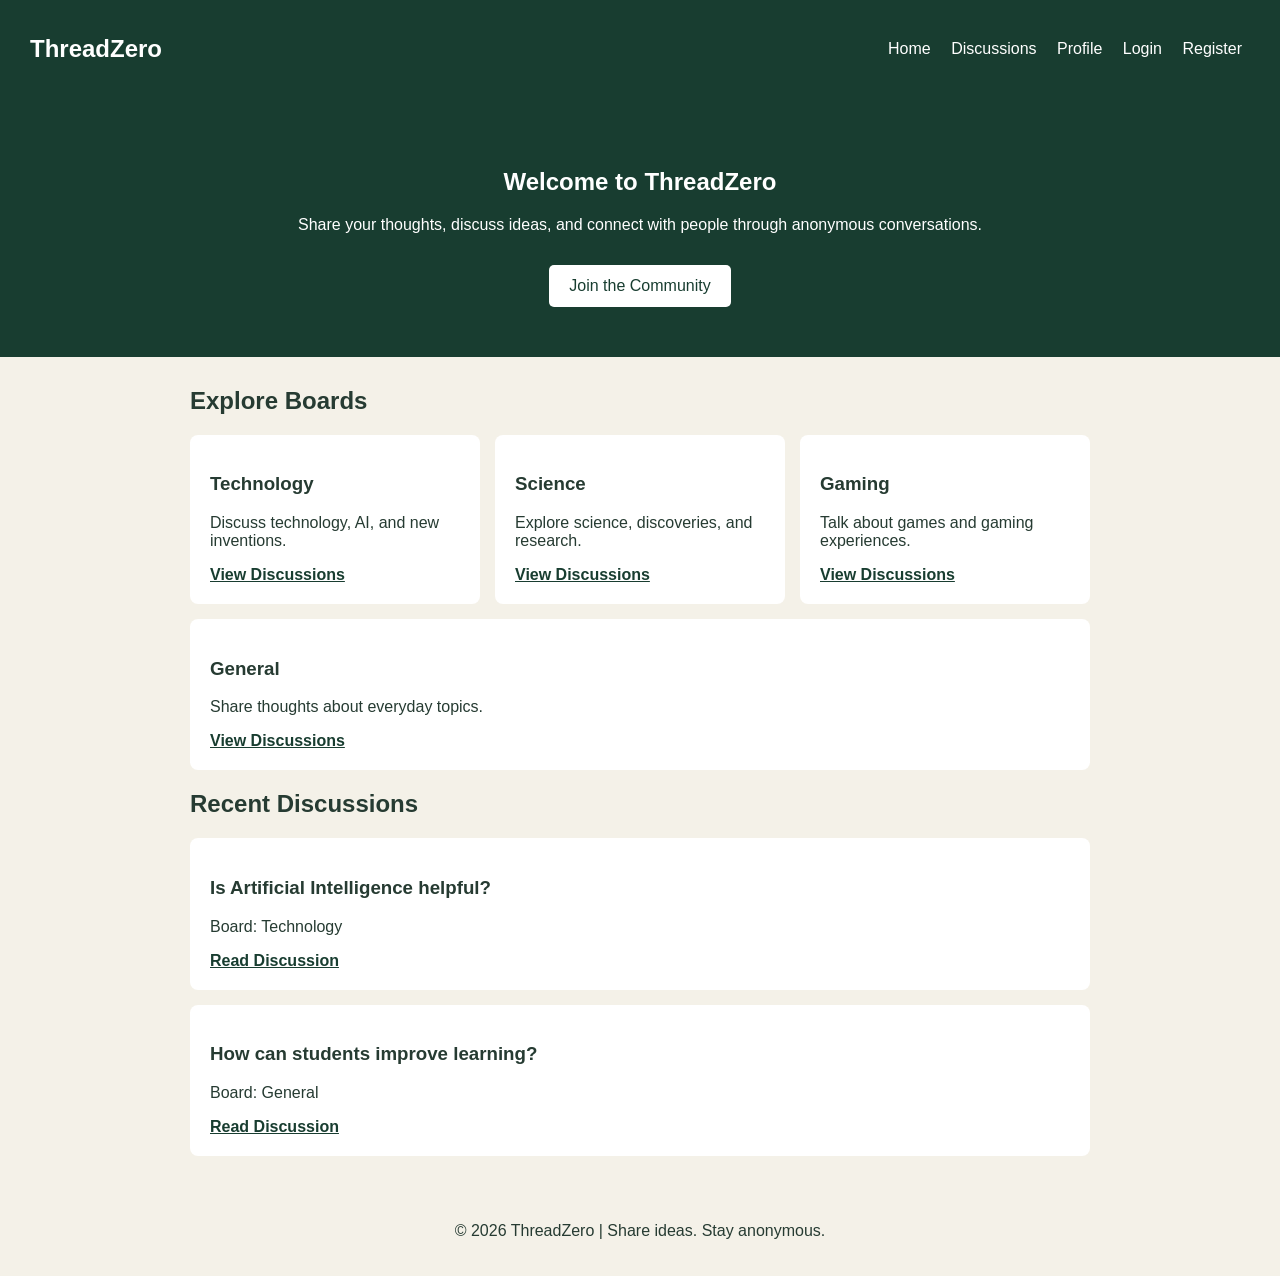
==== index.html @ 977c6be0 "add HTML and CSS frontend pages" ====
<!DOCTYPE html>
<html lang="en">
<head>
    <meta charset="UTF-8">
    <meta name="viewport" content="width=device-width, initial-scale=1.0">

    <title>ThreadZero - Home</title>

    <link rel="stylesheet" href="assets/css/style.css">
</head>

<body class="home-page">

    <!-- Header -->
    <header class="home-header">

        <h2>ThreadZero</h2>

        <nav>
            <a href="index.html">Home</a>
            <a href="thread.html">Discussions</a>
            <a href="profile.html">Profile</a>
            <a href="login.html">Login</a>
            <a href="register.html">Register</a>
        </nav>

    </header>

    <!-- Welcome section -->
    <section class="welcome-box">

        <h1>Welcome to ThreadZero</h1>

        <p>
            Share your thoughts, discuss ideas, and connect with people
            through anonymous conversations.
        </p>

        <a href="register.html" class="home-button">
            Join the Community
        </a>

    </section>

    <!-- Boards section -->
    <main class="home-content">

        <h2>Explore Boards</h2>

        <div class="board-list">

            <div class="board-box">
                <h3>Technology</h3>
                <p>Discuss technology, AI, and new inventions.</p>
                <a href="thread.html">View Discussions</a>
            </div>

            <div class="board-box">
                <h3>Science</h3>
                <p>Explore science, discoveries, and research.</p>
                <a href="thread.html">View Discussions</a>
            </div>

            <div class="board-box">
                <h3>Gaming</h3>
                <p>Talk about games and gaming experiences.</p>
                <a href="thread.html">View Discussions</a>
            </div>

            <div class="board-box">
                <h3>General</h3>
                <p>Share thoughts about everyday topics.</p>
                <a href="thread.html">View Discussions</a>
            </div>

        </div>

        <!-- Recent discussions -->
        <h2>Recent Discussions</h2>

        <div class="recent-box">

            <h3>Is Artificial Intelligence helpful?</h3>

            <p>Board: Technology</p>

            <a href="thread.html">Read Discussion</a>

        </div>

        <div class="recent-box">

            <h3>How can students improve learning?</h3>

            <p>Board: General</p>

            <a href="thread.html">Read Discussion</a>

        </div>

    </main>

    <!-- Footer -->
    <footer class="home-footer">
        <p>© 2026 ThreadZero | Share ideas. Stay anonymous.</p>
    </footer>

</body>
</html>
---- assets/css/style.css ----
/* Homepage */

.home-page {
    margin: 0;
    background-color: #f4f1e8;
    font-family: Arial, sans-serif;
    color: #263b32;
}

.home-header {
    background-color: #183d30;
    color: white;
    padding: 15px 30px;
    display: flex;
    justify-content: space-between;
    align-items: center;
    flex-wrap: wrap;
}

.home-header nav a {
    color: white;
    text-decoration: none;
    margin: 8px;
}

.home-header nav a:hover {
    text-decoration: underline;
}

.welcome-box {
    background-color: #183d30;
    color: white;
    text-align: center;
    padding: 50px 20px;
}

.home-button {
    display: inline-block;
    background-color: white;
    color: #183d30;
    padding: 12px 20px;
    margin-top: 15px;
    text-decoration: none;
    border-radius: 5px;
}

.home-content {
    width: 900px;
    max-width: 90%;
    margin: 30px auto;
}

.board-list {
    display: flex;
    flex-wrap: wrap;
    gap: 15px;
}

.board-box {
    background-color: white;
    padding: 20px;
    flex: 1;
    min-width: 180px;
    border-radius: 8px;
}

.board-box a,
.recent-box a {
    color: #183d30;
    font-weight: bold;
}

.recent-box {
    background-color: white;
    padding: 20px;
    margin: 15px 0;
    border-radius: 8px;
}

.home-footer {
    text-align: center;
    padding: 20px;
}





/* Login Page */

.login-page {
    margin: 0;
    min-height: 100vh;
    background-color: #f4f1e8;
    font-family: Arial, sans-serif;
    color: #263b32;
}

.login-header {
    background-color: #183d30;
    padding: 20px 40px;
    display: flex;
    justify-content: space-between;
    align-items: center;
}

.login-logo {
    color: white;
    font-size: 25px;
    font-weight: bold;
    text-decoration: none;
}

.back-home {
    color: white;
    text-decoration: none;
}

.login-container {
    display: flex;
    justify-content: center;
    align-items: center;
    padding: 60px 20px;
}

.login-card {
    background-color: white;
    width: 100%;
    max-width: 400px;
    padding: 35px;
    border-radius: 12px;
    box-shadow: 0 4px 15px rgba(0, 0, 0, 0.1);
}

.login-card h1 {
    text-align: center;
    margin-bottom: 10px;
}

.login-subtitle {
    text-align: center;
    color: #666;
    margin-bottom: 30px;
}

.login-card label {
    display: block;
    margin-bottom: 8px;
    font-weight: bold;
}

.login-card input {
    width: 100%;
    padding: 12px;
    margin-bottom: 20px;
    border: 1px solid #ccc;
    border-radius: 6px;
    box-sizing: border-box;
}

.login-button {
    width: 100%;
    padding: 12px;
    background-color: #183d30;
    color: white;
    border: none;
    border-radius: 6px;
    font-size: 16px;
    cursor: pointer;
}

.login-button:hover {
    background-color: #285744;
}

.register-text {
    text-align: center;
    margin-top: 25px;
}

.register-text a {
    color: #183d30;
    font-weight: bold;
}

.login-footer {
    text-align: center;
    padding: 20px;
    color: #666;
}



/* Registration Page */

.register-page {
    margin: 0;
    background-color: #f4f1e8;
    font-family: Arial, sans-serif;
    color: #263b32;
}

.register-header {
    background-color: #183d30;
    color: white;
    padding: 15px 30px;
    display: flex;
    justify-content: space-between;
    align-items: center;
}

.register-header a {
    color: white;
}

.register-box {
    background-color: white;
    width: 350px;
    margin: 40px auto;
    padding: 25px;
    border-radius: 10px;
}

.register-box h1,
.register-box p {
    text-align: center;
}

.register-box label {
    display: block;
    margin-top: 15px;
}

.register-box input {
    width: 100%;
    padding: 10px;
    margin-top: 5px;
    box-sizing: border-box;
}

.register-box button {
    width: 100%;
    padding: 12px;
    margin-top: 20px;
    background-color: #183d30;
    color: white;
    border: none;
    cursor: pointer;
}

.register-box button:hover {
    background-color: #285744;
}

.register-footer {
    text-align: center;
}




/* Thread Page */

.thread-page {
    margin: 0;
    background-color: #f4f1e8;
    font-family: Arial, sans-serif;
    color: #263b32;
}

.thread-header {
    background-color: #183d30;
    color: white;
    padding: 15px 30px;
    display: flex;
    justify-content: space-between;
    align-items: center;
}

.thread-header a {
    color: white;
}

.thread-box {
    background-color: white;
    width: 700px;
    max-width: 90%;
    margin: 30px auto;
    padding: 25px;
    border-radius: 10px;
}

.thread-info {
    color: gray;
    font-size: 14px;
}

.reply-box {
    background-color: #f4f1e8;
    padding: 10px;
    margin: 15px 0;
    border-radius: 5px;
}

.thread-box textarea {
    width: 100%;
    height: 100px;
    padding: 10px;
    box-sizing: border-box;
}

.thread-box button {
    background-color: #183d30;
    color: white;
    padding: 10px 20px;
    border: none;
    margin-top: 10px;
    cursor: pointer;
}

.thread-footer {
    text-align: center;
    padding: 20px;
}





/* Profile Page */

.profile-page {
    margin: 0;
    background-color: #f4f1e8;
    font-family: Arial, sans-serif;
    color: #263b32;
}

.profile-header {
    background-color: #183d30;
    color: white;
    padding: 15px 30px;
    display: flex;
    justify-content: space-between;
    align-items: center;
}

.profile-header a {
    color: white;
}

.profile-box {
    background-color: white;
    width: 700px;
    max-width: 90%;
    margin: 30px auto;
    padding: 25px;
    border-radius: 10px;
}

.user-info {
    background-color: #f4f1e8;
    padding: 15px;
    border-radius: 8px;
}

.profile-post {
    background-color: #f4f1e8;
    padding: 15px;
    margin: 15px 0;
    border-radius: 8px;
}

.profile-post a {
    color: #183d30;
    font-weight: bold;
}

.profile-footer {
    text-align: center;
    padding: 20px;
}
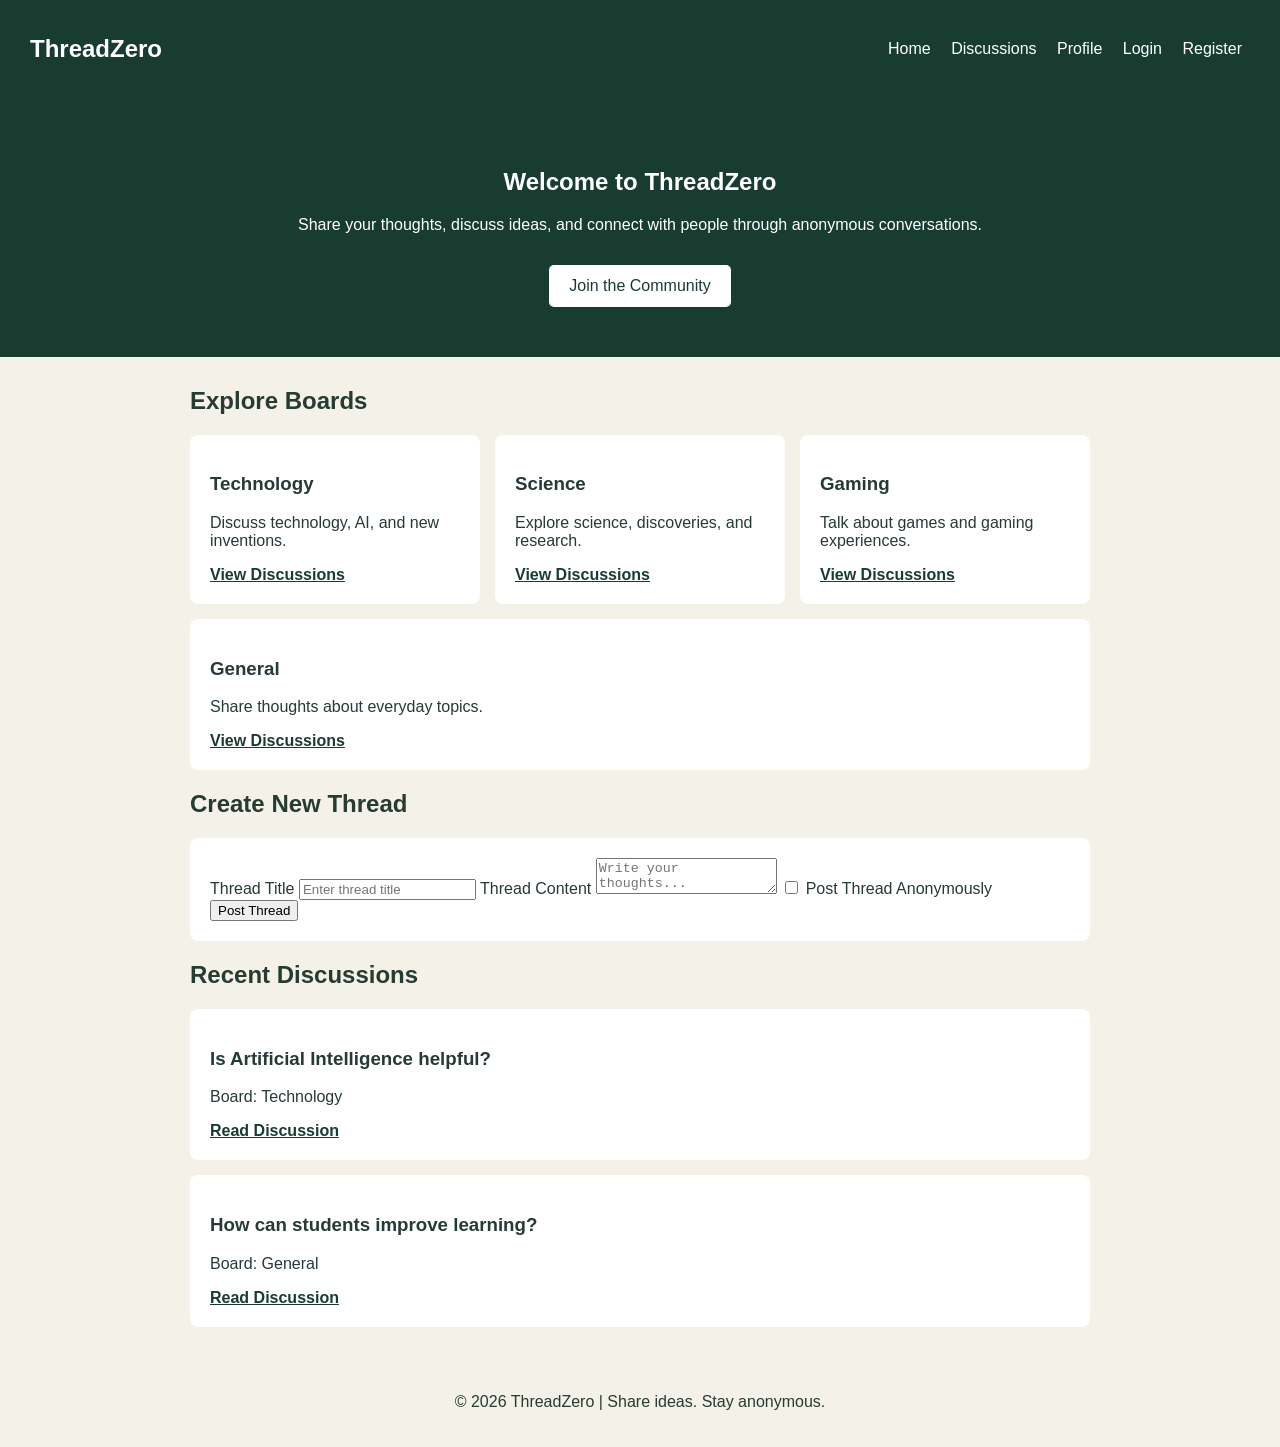
==== commit 5661525b: "Update index.html" ====
--- a/index.html
+++ b/index.html
@@ -75,6 +75,45 @@
 
         </div>
 
+        <!-- Create New Thread -->
+        <h2>Create New Thread</h2>
+
+        <div class="recent-box">
+
+            <form method="POST" action="">
+
+                <label for="title">Thread Title</label>
+                <input
+                    type="text"
+                    id="title"
+                    name="title"
+                    placeholder="Enter thread title"
+                    required
+                >
+
+                <label for="content">Thread Content</label>
+                <textarea
+                    id="content"
+                    name="content"
+                    placeholder="Write your thoughts..."
+                    required
+                ></textarea>
+
+                <label>
+                    <input
+                        type="checkbox"
+                        name="is_anon"
+                        value="1"
+                    >
+                    Post Thread Anonymously
+                </label>
+
+                <button type="submit">Post Thread</button>
+
+            </form>
+
+        </div>
+
         <!-- Recent discussions -->
         <h2>Recent Discussions</h2>
 
@@ -106,4 +145,4 @@
     </footer>
 
 </body>
-</html>+</html>
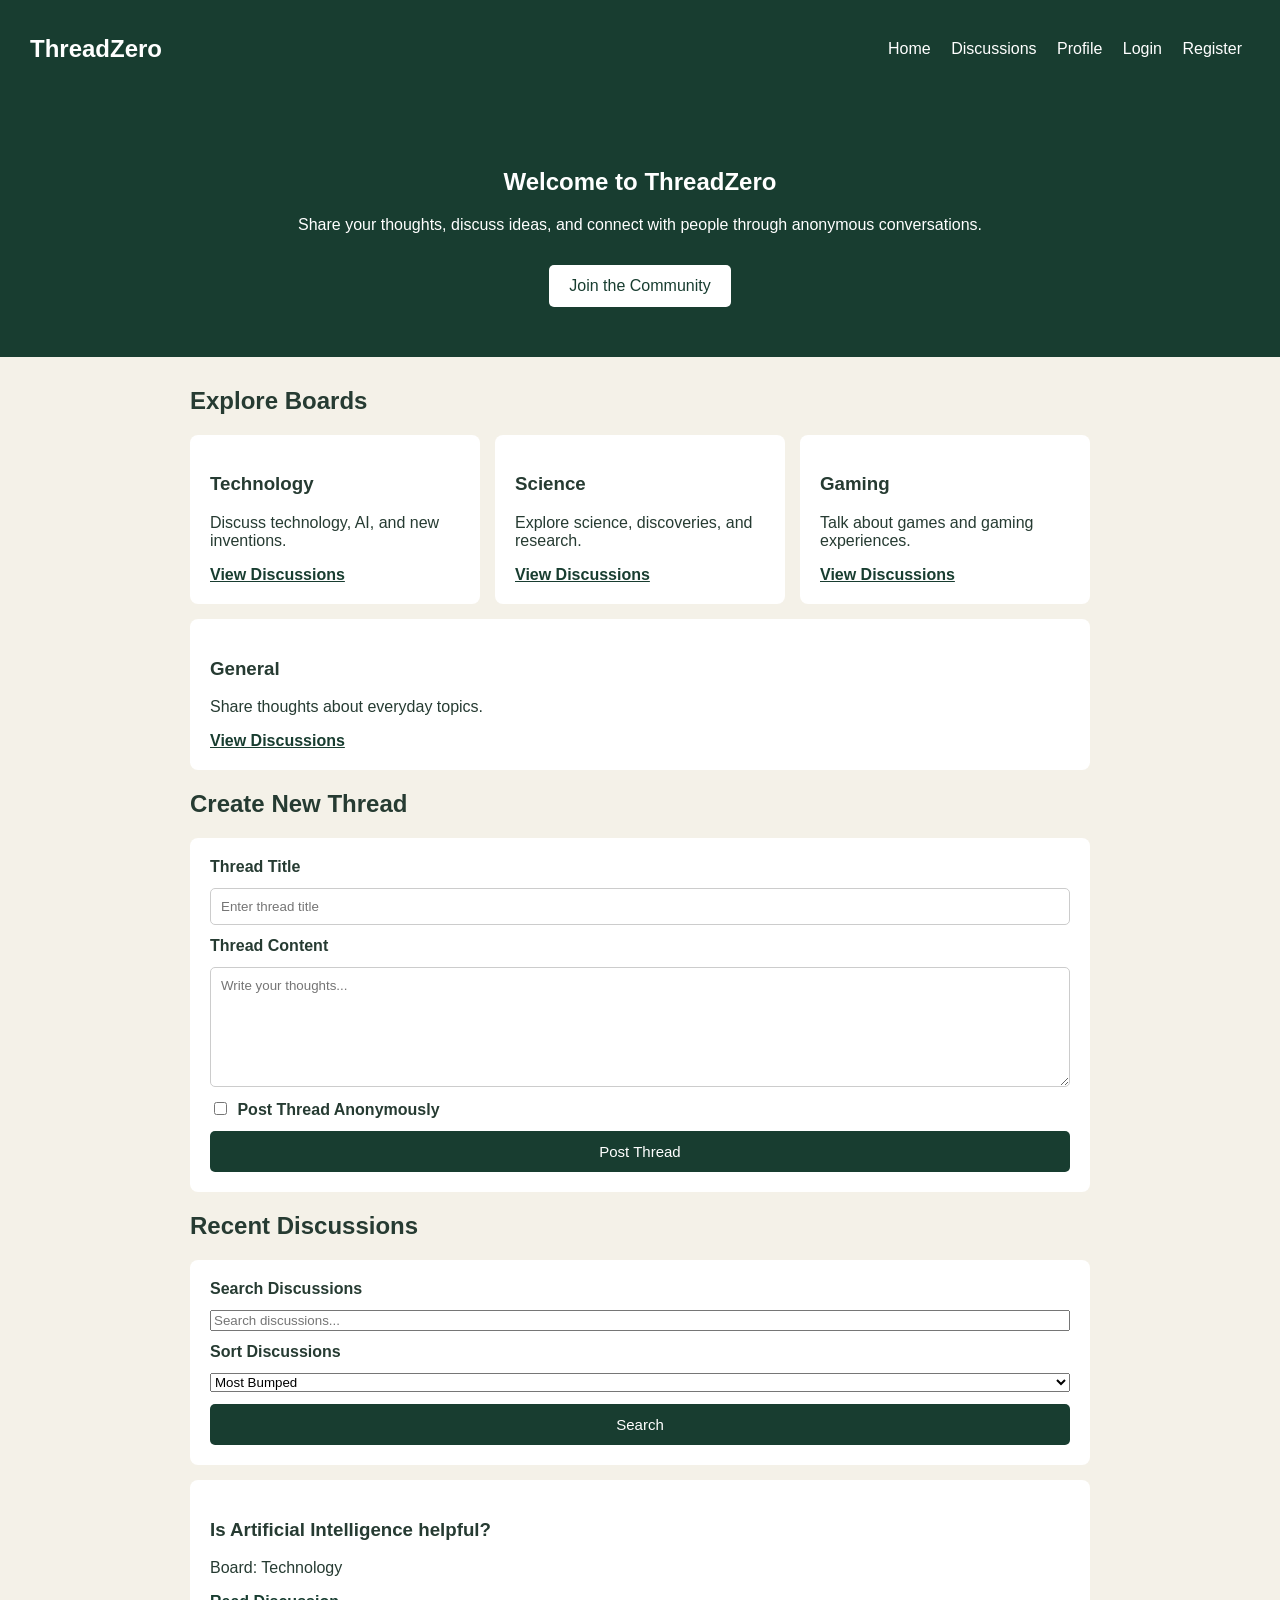
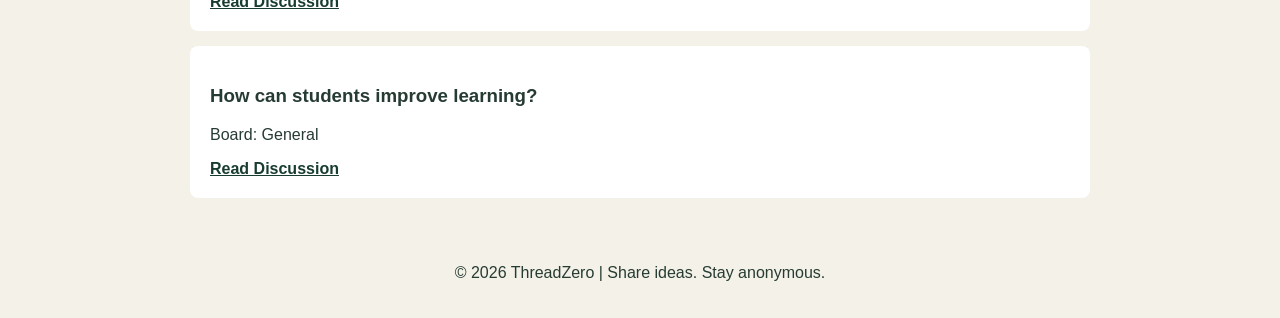
==== commit 0fcfd688: "Update index.html" ====
--- a/index.html
+++ b/index.html
@@ -13,7 +13,6 @@
 
     <!-- Header -->
     <header class="home-header">
-
         <h2>ThreadZero</h2>
 
         <nav>
@@ -23,12 +22,10 @@
             <a href="login.html">Login</a>
             <a href="register.html">Register</a>
         </nav>
-
     </header>
 
     <!-- Welcome section -->
     <section class="welcome-box">
-
         <h1>Welcome to ThreadZero</h1>
 
         <p>
@@ -39,7 +36,6 @@
         <a href="register.html" class="home-button">
             Join the Community
         </a>
-
     </section>
 
     <!-- Boards section -->
@@ -79,7 +75,6 @@
         <h2>Create New Thread</h2>
 
         <div class="recent-box">
-
             <form method="POST" action="">
 
                 <label for="title">Thread Title</label>
@@ -111,30 +106,48 @@
                 <button type="submit">Post Thread</button>
 
             </form>
-
         </div>
 
         <!-- Recent discussions -->
         <h2>Recent Discussions</h2>
 
+        <!-- Search and Sort Bar -->
         <div class="recent-box">
 
-            <h3>Is Artificial Intelligence helpful?</h3>
+            <form method="GET" action="index.html" class="search-sort">
 
-            <p>Board: Technology</p>
+                <label for="search">Search Discussions</label>
 
-            <a href="thread.html">Read Discussion</a>
+                <input
+                    type="search"
+                    id="search"
+                    name="search"
+                    placeholder="Search discussions..."
+                >
+
+                <label for="sort">Sort Discussions</label>
+
+                <select id="sort" name="sort">
+                    <option value="bumped">Most Bumped</option>
+                    <option value="newest">Newest</option>
+                </select>
+
+                <button type="submit">Search</button>
+
+            </form>
 
         </div>
 
         <div class="recent-box">
+            <h3>Is Artificial Intelligence helpful?</h3>
+            <p>Board: Technology</p>
+            <a href="thread.html">Read Discussion</a>
+        </div>
 
+        <div class="recent-box">
             <h3>How can students improve learning?</h3>
-
             <p>Board: General</p>
-
             <a href="thread.html">Read Discussion</a>
-
         </div>
 
     </main>
--- a/assets/css/style.css
+++ b/assets/css/style.css
@@ -1,12 +1,19 @@
-/* Homepage */
-
-.home-page {
+.home-page,
+.login-page,
+.register-page,
+.thread-page,
+.profile-page {
     margin: 0;
     background-color: #f4f1e8;
     font-family: Arial, sans-serif;
     color: #263b32;
 }
 
+
+/* =============
+  HOMEPAGE 
+============== */
+
 .home-header {
     background-color: #183d30;
     color: white;
@@ -77,23 +84,63 @@
     border-radius: 8px;
 }
 
+/* Create New Thread Form */
+
+.recent-box form {
+    display: flex;
+    flex-direction: column;
+    gap: 12px;
+}
+
+.recent-box form input[type="text"],
+.recent-box form textarea {
+    width: 100%;
+    padding: 10px;
+    border: 1px solid #ccc;
+    border-radius: 5px;
+    box-sizing: border-box;
+    font-family: Arial, sans-serif;
+}
+
+.recent-box form textarea {
+    min-height: 120px;
+    resize: vertical;
+}
+
+.recent-box form label {
+    font-weight: bold;
+}
+
+.recent-box form input[type="checkbox"] {
+    margin-right: 6px;
+}
+
+.recent-box form button {
+    background-color: #183d30;
+    color: white;
+    padding: 12px;
+    border: none;
+    border-radius: 5px;
+    cursor: pointer;
+    font-size: 15px;
+}
+
+.recent-box form button:hover {
+    background-color: #263b32;
+}
+
 .home-footer {
     text-align: center;
     padding: 20px;
 }
 
 
-
-
-
-/* Login Page */
+/* =================================
+   LOGIN PAGE
+================================= */
 
 .login-page {
-    margin: 0;
     min-height: 100vh;
-    background-color: #f4f1e8;
-    font-family: Arial, sans-serif;
-    color: #263b32;
 }
 
 .login-header {
@@ -173,6 +220,22 @@
     background-color: #285744;
 }
 
+/* Login Sections */
+
+.login-section {
+    margin-top: 20px;
+}
+
+.token-section {
+    border-top: 1px solid #ddd;
+    margin-top: 25px;
+    padding-top: 20px;
+}
+
+.token-section input {
+    letter-spacing: 2px;
+}
+
 .register-text {
     text-align: center;
     margin-top: 25px;
@@ -190,15 +253,9 @@
 }
 
 
-
-/* Registration Page */
-
-.register-page {
-    margin: 0;
-    background-color: #f4f1e8;
-    font-family: Arial, sans-serif;
-    color: #263b32;
-}
+/* =================================
+   REGISTRATION PAGE
+================================= */
 
 .register-header {
     background-color: #183d30;
@@ -216,9 +273,11 @@
 .register-box {
     background-color: white;
     width: 350px;
+    max-width: 85%;
     margin: 40px auto;
     padding: 25px;
     border-radius: 10px;
+    box-sizing: border-box;
 }
 
 .register-box h1,
@@ -236,6 +295,8 @@
     padding: 10px;
     margin-top: 5px;
     box-sizing: border-box;
+    border: 1px solid #ccc;
+    border-radius: 5px;
 }
 
 .register-box button {
@@ -245,6 +306,7 @@
     background-color: #183d30;
     color: white;
     border: none;
+    border-radius: 5px;
     cursor: pointer;
 }
 
@@ -252,21 +314,27 @@
     background-color: #285744;
 }
 
+/* Registration Token Section */
+
+.register-section {
+    margin-top: 20px;
+}
+
+.register-box .token-section {
+    border-top: 1px solid #ddd;
+    margin-top: 25px;
+    padding-top: 20px;
+}
+
 .register-footer {
     text-align: center;
-}
-
-
-
-
-/* Thread Page */
-
-.thread-page {
-    margin: 0;
-    background-color: #f4f1e8;
-    font-family: Arial, sans-serif;
-    color: #263b32;
-}
+    padding: 20px;
+}
+
+
+/* =================================
+   THREAD PAGE
+================================= */
 
 .thread-header {
     background-color: #183d30;
@@ -288,6 +356,7 @@
     margin: 30px auto;
     padding: 25px;
     border-radius: 10px;
+    box-sizing: border-box;
 }
 
 .thread-info {
@@ -302,11 +371,31 @@
     border-radius: 5px;
 }
 
+/* Reply Form */
+
+.thread-box form {
+    display: flex;
+    flex-direction: column;
+    gap: 12px;
+}
+
 .thread-box textarea {
     width: 100%;
-    height: 100px;
+    min-height: 100px;
     padding: 10px;
     box-sizing: border-box;
+    border: 1px solid #ccc;
+    border-radius: 5px;
+    font-family: Arial, sans-serif;
+    resize: vertical;
+}
+
+.thread-box form label {
+    font-weight: bold;
+}
+
+.thread-box form input[type="checkbox"] {
+    margin-right: 6px;
 }
 
 .thread-box button {
@@ -314,27 +403,23 @@
     color: white;
     padding: 10px 20px;
     border: none;
-    margin-top: 10px;
+    border-radius: 5px;
     cursor: pointer;
 }
 
+.thread-box button:hover {
+    background-color: #285744;
+}
+
 .thread-footer {
     text-align: center;
     padding: 20px;
 }
 
 
-
-
-
-/* Profile Page */
-
-.profile-page {
-    margin: 0;
-    background-color: #f4f1e8;
-    font-family: Arial, sans-serif;
-    color: #263b32;
-}
+/* =================================
+   PROFILE PAGE
+================================= */
 
 .profile-header {
     background-color: #183d30;
@@ -356,12 +441,47 @@
     margin: 30px auto;
     padding: 25px;
     border-radius: 10px;
+    box-sizing: border-box;
 }
 
 .user-info {
     background-color: #f4f1e8;
     padding: 15px;
     border-radius: 8px;
+}
+
+/* Editable About Me Form */
+
+.profile-box form {
+    display: flex;
+    flex-direction: column;
+    gap: 12px;
+}
+
+.profile-box textarea {
+    width: 100%;
+    min-height: 100px;
+    padding: 10px;
+    box-sizing: border-box;
+    border: 1px solid #ccc;
+    border-radius: 5px;
+    font-family: Arial, sans-serif;
+    resize: vertical;
+}
+
+.profile-box form button,
+.profile-button {
+    background-color: #183d30;
+    color: white;
+    padding: 10px 20px;
+    border: none;
+    border-radius: 5px;
+    cursor: pointer;
+}
+
+.profile-box form button:hover,
+.profile-button:hover {
+    background-color: #285744;
 }
 
 .profile-post {
@@ -379,4 +499,47 @@
 .profile-footer {
     text-align: center;
     padding: 20px;
-}+}
+
+
+/* MOBILE SCREEN SUPPORT */
+
+@media (max-width: 600px) {
+
+    .home-header,
+    .login-header,
+    .register-header,
+    .thread-header,
+    .profile-header {
+        padding: 15px;
+        flex-direction: column;
+        gap: 10px;
+    }
+
+    .home-header nav {
+        text-align: center;
+    }
+
+    .home-header nav a {
+        display: inline-block;
+        margin: 5px;
+    }
+
+    .login-card {
+        padding: 25px;
+    }
+
+    .register-box {
+        width: 100%;
+        max-width: 90%;
+    }
+
+    .home-content {
+        max-width: 95%;
+    }
+
+    .thread-box,
+    .profile-box {
+        max-width: 90%;
+    }
+}
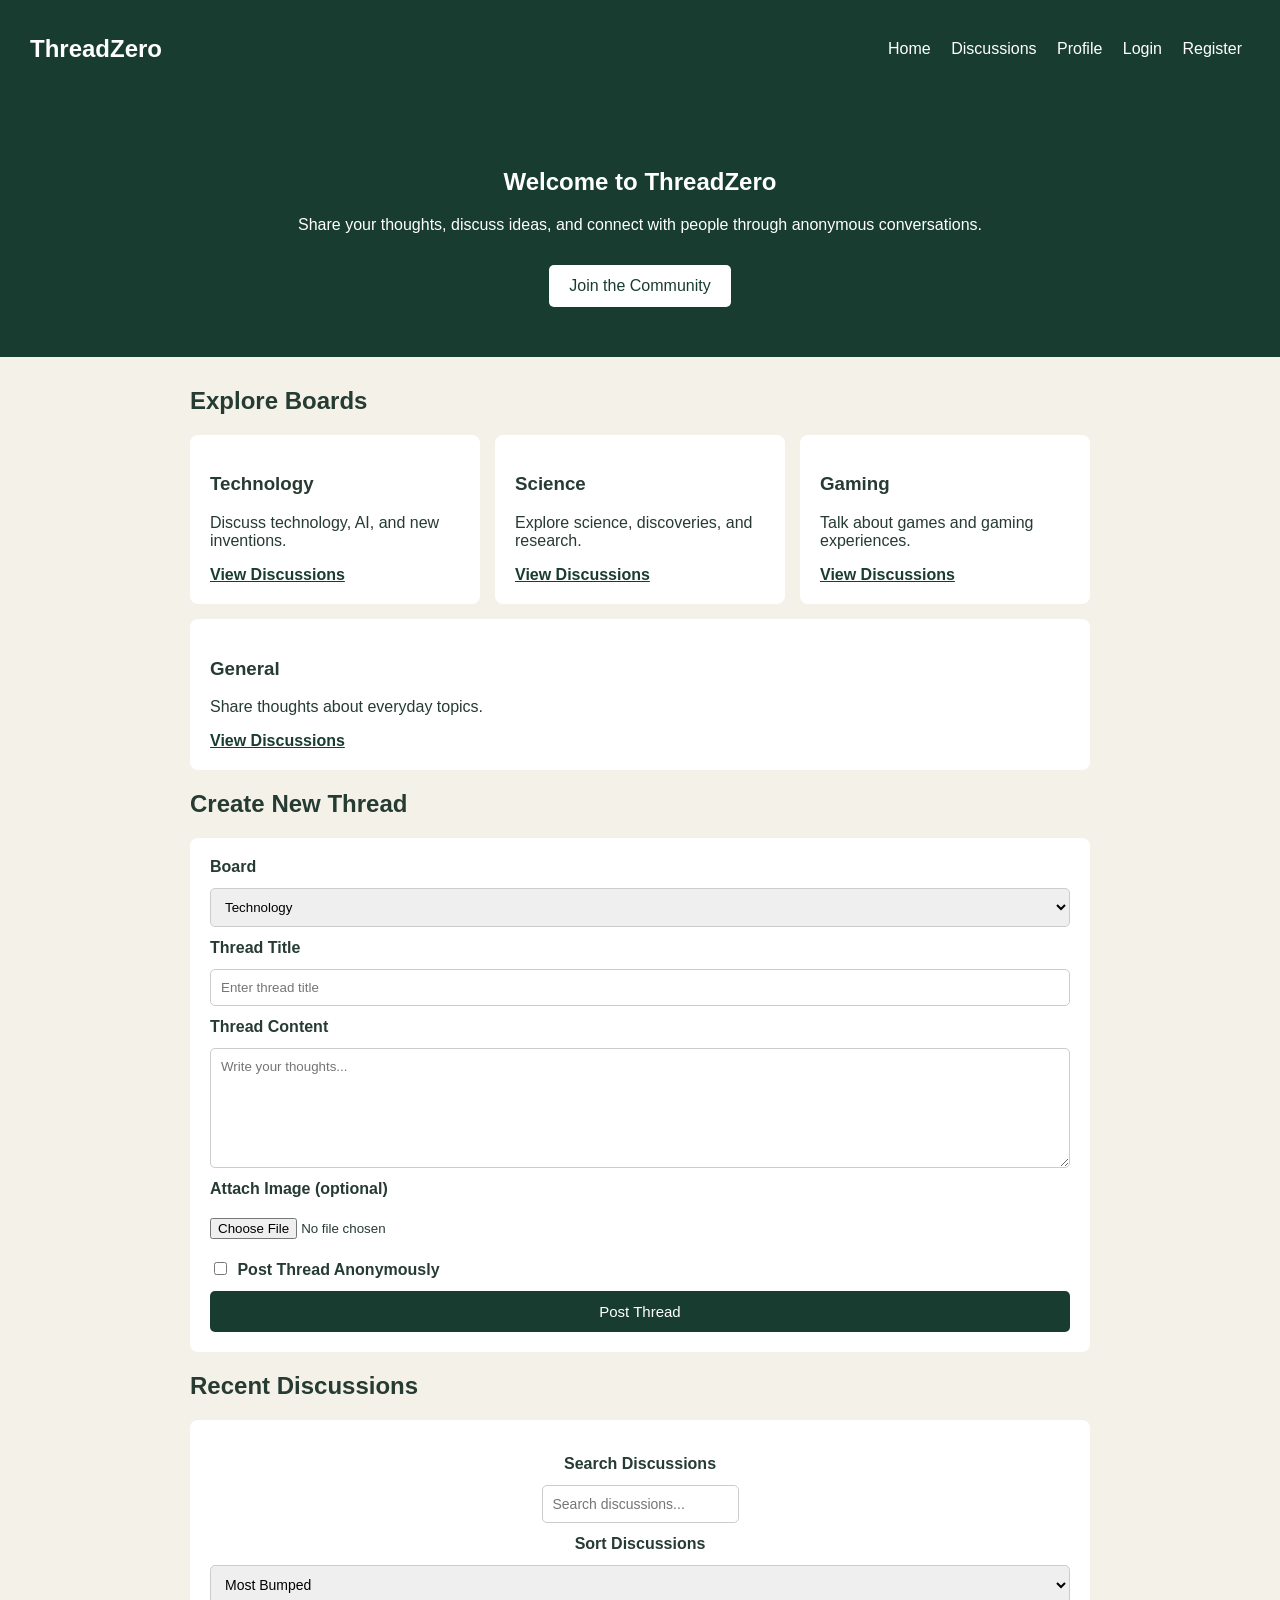
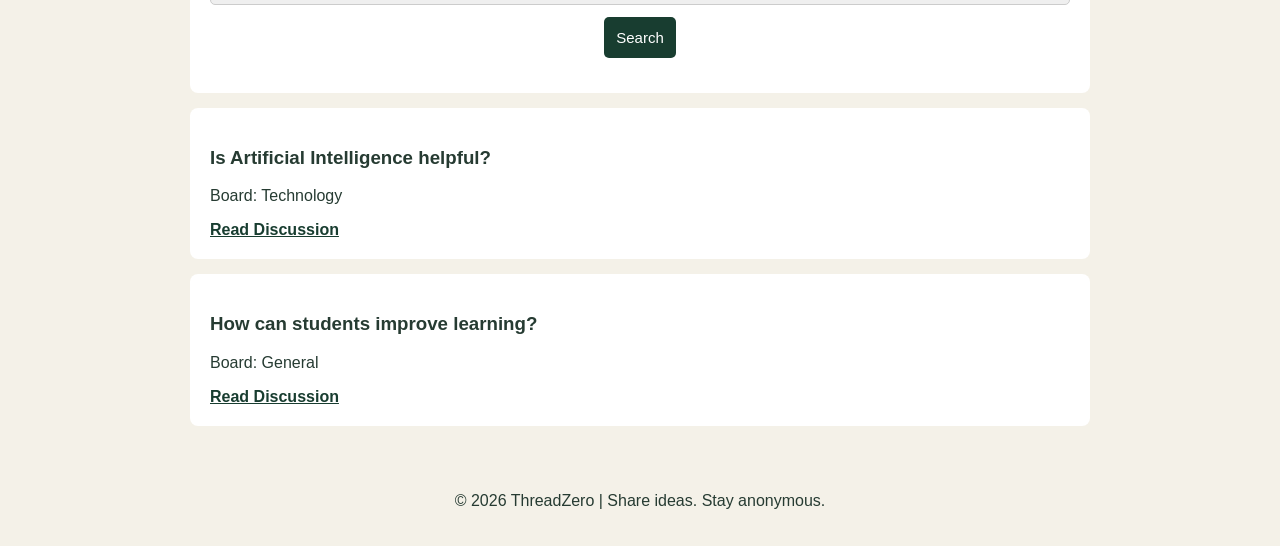
==== commit 9155aabb: "Sync docs and mockups with merged frontend PR - Adopt the hand-written CSS in assets/css/style.css a" ====
--- a/index.html
+++ b/index.html
@@ -75,7 +75,17 @@
         <h2>Create New Thread</h2>
 
         <div class="recent-box">
-            <form method="POST" action="">
+            <form method="POST" action="" enctype="multipart/form-data">
+
+                <input type="hidden" name="action" value="create_thread">
+
+                <label for="board_id">Board</label>
+                <select id="board_id" name="board_id" required>
+                    <option value="1">Technology</option>
+                    <option value="2">Science</option>
+                    <option value="3">Gaming</option>
+                    <option value="4">General</option>
+                </select>
 
                 <label for="title">Thread Title</label>
                 <input
@@ -83,6 +93,8 @@
                     id="title"
                     name="title"
                     placeholder="Enter thread title"
+                    minlength="3"
+                    maxlength="150"
                     required
                 >
 
@@ -91,8 +103,17 @@
                     id="content"
                     name="content"
                     placeholder="Write your thoughts..."
+                    maxlength="5000"
                     required
                 ></textarea>
+
+                <label for="image">Attach Image (optional)</label>
+                <input
+                    type="file"
+                    id="image"
+                    name="image"
+                    accept="image/jpeg,image/png,image/gif,image/webp"
+                >
 
                 <label>
                     <input
--- a/assets/css/style.css
+++ b/assets/css/style.css
@@ -10,9 +10,9 @@
 }
 
 
-/* =============
-  HOMEPAGE 
-============== */
+/* =================================
+   HOMEPAGE
+================================= */
 
 .home-header {
     background-color: #183d30;
@@ -84,6 +84,7 @@
     border-radius: 8px;
 }
 
+
 /* Create New Thread Form */
 
 .recent-box form {
@@ -93,11 +94,19 @@
 }
 
 .recent-box form input[type="text"],
+.recent-box form select,
 .recent-box form textarea {
     width: 100%;
     padding: 10px;
     border: 1px solid #ccc;
     border-radius: 5px;
+    box-sizing: border-box;
+    font-family: Arial, sans-serif;
+}
+
+.recent-box form input[type="file"] {
+    width: 100%;
+    padding: 8px 0;
     box-sizing: border-box;
     font-family: Arial, sans-serif;
 }
@@ -127,6 +136,39 @@
 
 .recent-box form button:hover {
     background-color: #263b32;
+}
+
+
+/* Search and Sort */
+
+.search-sort {
+    display: flex;
+    flex-direction: row;
+    align-items: center;
+    flex-wrap: wrap;
+    gap: 10px;
+    margin: 15px 0;
+}
+
+.search-sort input,
+.search-sort select {
+    padding: 10px;
+    border: 1px solid #ccc;
+    border-radius: 5px;
+    font-size: 14px;
+}
+
+.search-sort button {
+    background-color: #183d30;
+    color: white;
+    padding: 10px 18px;
+    border: none;
+    border-radius: 5px;
+    cursor: pointer;
+}
+
+.search-sort button:hover {
+    background-color: #285744;
 }
 
 .home-footer {
@@ -219,6 +261,7 @@
 .login-button:hover {
     background-color: #285744;
 }
+
 
 /* Login Sections */
 
@@ -314,6 +357,7 @@
     background-color: #285744;
 }
 
+
 /* Registration Token Section */
 
 .register-section {
@@ -329,6 +373,40 @@
 .register-footer {
     text-align: center;
     padding: 20px;
+}
+
+
+/* One-time token reveal (shown after token signup) */
+
+.token-reveal {
+    background-color: #e5f0e9;
+    border: 2px dashed #183d30;
+    border-radius: 8px;
+    padding: 20px;
+    margin-top: 25px;
+    text-align: center;
+}
+
+.token-warning {
+    color: #8a3b12;
+    font-weight: bold;
+}
+
+.token-value {
+    background-color: #183d30;
+    color: white;
+    font-family: Consolas, monospace;
+    font-size: 20px;
+    letter-spacing: 2px;
+    padding: 12px;
+    border-radius: 6px;
+    margin: 15px 0;
+}
+
+.token-reveal .home-button {
+    background-color: #183d30;
+    color: white;
+    margin-top: 10px;
 }
 
 
@@ -371,6 +449,26 @@
     border-radius: 5px;
 }
 
+
+/* Thread and Reply Actions */
+
+.thread-actions {
+    display: flex;
+    flex-wrap: wrap;
+    gap: 15px;
+    margin: 12px 0;
+}
+
+.thread-actions a {
+    font-size: 14px;
+    text-decoration: none;
+}
+
+.thread-actions a:hover {
+    text-decoration: underline;
+}
+
+
 /* Reply Form */
 
 .thread-box form {
@@ -432,6 +530,26 @@
 
 .profile-header a {
     color: white;
+}
+
+.profile-nav {
+    display: flex;
+    align-items: center;
+    gap: 15px;
+}
+
+.logout-form {
+    margin: 0;
+}
+
+.logout-link {
+    background: none;
+    border: none;
+    color: white;
+    font: inherit;
+    cursor: pointer;
+    padding: 0;
+    text-decoration: underline;
 }
 
 .profile-box {
@@ -450,6 +568,7 @@
     border-radius: 8px;
 }
 
+
 /* Editable About Me Form */
 
 .profile-box form {
@@ -499,6 +618,49 @@
 .profile-footer {
     text-align: center;
     padding: 20px;
+}
+
+
+/* =================================
+   HELPER CLASSES
+================================= */
+
+/* Anonymous user label */
+
+.badge-anon {
+    display: inline-block;
+    background-color: #eeeeee;
+    color: #555555;
+    padding: 4px 8px;
+    border-radius: 4px;
+    font-size: 12px;
+    font-weight: bold;
+}
+
+/* Registered user label */
+
+.badge-user {
+    display: inline-block;
+    background-color: #e5f0e9;
+    color: #183d30;
+    padding: 4px 8px;
+    border-radius: 4px;
+    font-size: 12px;
+    font-weight: bold;
+}
+
+/* Green text */
+
+.greentext {
+    color: #789922;
+}
+
+/* Quote and action links */
+
+.quote-link {
+    color: #183d30;
+    text-decoration: underline;
+    cursor: pointer;
 }
 
 
@@ -542,4 +704,16 @@
     .profile-box {
         max-width: 90%;
     }
-}
+
+    .search-sort {
+        flex-direction: column;
+        align-items: stretch;
+    }
+
+    .search-sort input,
+    .search-sort select,
+    .search-sort button {
+        width: 100%;
+        box-sizing: border-box;
+    }
+}
